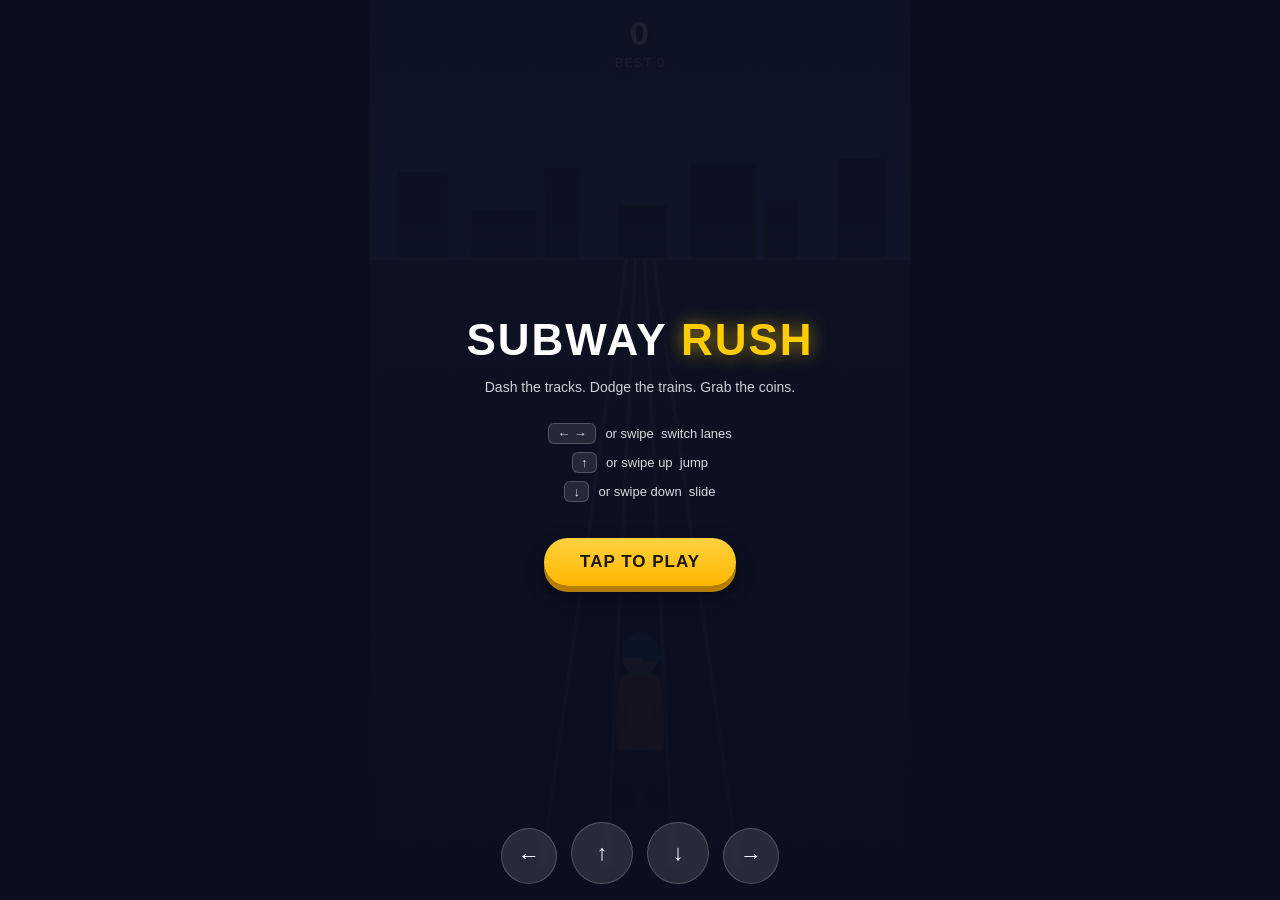
==== subway-rush.html @ 0f01d713 "Add single-file build of Subway Rush Bundles the HTML, CSS, and JS into one self-contained file so i" ====
<!doctype html>
<html lang="en">
<head>
<meta charset="UTF-8" />
<meta name="viewport" content="width=device-width, initial-scale=1, maximum-scale=1, user-scalable=no, viewport-fit=cover" />
<title>Subway Rush</title>
<style>
* {
  box-sizing: border-box;
  -webkit-tap-highlight-color: transparent;
}

html, body {
  margin: 0;
  padding: 0;
  height: 100%;
  background: #0b0d17;
  overflow: hidden;
  font-family: "Segoe UI", "Trebuchet MS", Arial, sans-serif;
  touch-action: none;
}

#stage {
  position: relative;
  width: 100vw;
  height: 100vh;
  display: flex;
  align-items: center;
  justify-content: center;
  user-select: none;
}

#game {
  width: auto;
  height: 100%;
  max-width: 100vw;
  max-height: 100vh;
  aspect-ratio: 480 / 800;
  background: #1b2438;
  display: block;
  touch-action: none;
}

@media (min-aspect-ratio: 480/800) {
  #game { width: auto; height: 100vh; }
}
@media (max-aspect-ratio: 480/800) {
  #game { width: 100vw; height: auto; }
}

#hud {
  position: absolute;
  top: max(14px, env(safe-area-inset-top));
  left: 0;
  right: 0;
  display: flex;
  flex-direction: column;
  align-items: center;
  pointer-events: none;
  color: #fff;
  text-shadow: 0 2px 6px rgba(0,0,0,0.6);
}

#score {
  font-size: 34px;
  font-weight: 800;
  letter-spacing: 1px;
}

#best {
  font-size: 13px;
  opacity: 0.75;
  margin-top: 2px;
  letter-spacing: 1px;
}

.overlay {
  position: absolute;
  inset: 0;
  display: flex;
  flex-direction: column;
  align-items: center;
  justify-content: center;
  background: linear-gradient(180deg, rgba(10,14,30,0.92), rgba(10,14,30,0.97));
  color: #fff;
  text-align: center;
  padding: 24px;
  gap: 10px;
}

.overlay.hidden {
  display: none;
}

.overlay h1 {
  font-size: 44px;
  margin: 0 0 4px;
  letter-spacing: 2px;
  font-weight: 900;
}

.overlay h1 span {
  color: #ffcc00;
  text-shadow: 0 0 18px rgba(255,204,0,0.6);
}

.overlay h2 {
  font-size: 32px;
  color: #ff5252;
  margin: 0 0 6px;
  letter-spacing: 1px;
}

.tagline {
  opacity: 0.8;
  margin: 0 0 18px;
  font-size: 14px;
}

.howto {
  font-size: 13px;
  opacity: 0.85;
  display: flex;
  flex-direction: column;
  gap: 8px;
  margin-bottom: 26px;
}

.key {
  display: inline-block;
  background: rgba(255,255,255,0.12);
  border: 1px solid rgba(255,255,255,0.25);
  border-radius: 6px;
  padding: 2px 8px;
  margin-right: 6px;
  font-weight: 700;
}

.btn {
  background: linear-gradient(180deg, #ffd23f, #ffb700);
  color: #1b1400;
  border: none;
  padding: 14px 36px;
  font-size: 17px;
  font-weight: 800;
  letter-spacing: 1px;
  border-radius: 30px;
  cursor: pointer;
  box-shadow: 0 6px 0 #b57e00, 0 10px 18px rgba(0,0,0,0.4);
  transition: transform 0.05s ease;
}

.btn:active {
  transform: translateY(4px);
  box-shadow: 0 2px 0 #b57e00, 0 4px 10px rgba(0,0,0,0.4);
}

#gameOverScreen p {
  margin: 2px 0;
  font-size: 16px;
}

#newBestMsg {
  color: #ffcc00;
  font-weight: 800;
}

#touchControls {
  position: absolute;
  bottom: max(16px, env(safe-area-inset-bottom));
  left: 0;
  right: 0;
  display: flex;
  align-items: flex-end;
  justify-content: center;
  gap: 14px;
  pointer-events: none;
}

.ctrlBtn {
  pointer-events: auto;
  width: 56px;
  height: 56px;
  border-radius: 50%;
  border: none;
  background: rgba(255,255,255,0.12);
  color: #fff;
  font-size: 22px;
  font-weight: 800;
  backdrop-filter: blur(2px);
  border: 1px solid rgba(255,255,255,0.2);
}

.ctrlBtn:active {
  background: rgba(255,255,255,0.28);
}

.ctrlBtn.tall {
  width: 62px;
  height: 62px;
}
</style>
</head>
<body>
  <div id="stage">
    <canvas id="game" width="480" height="800"></canvas>

    <div id="hud">
      <div id="score">0</div>
      <div id="best">BEST <span id="bestVal">0</span></div>
    </div>

    <div id="startScreen" class="overlay">
      <h1>SUBWAY <span>RUSH</span></h1>
      <p class="tagline">Dash the tracks. Dodge the trains. Grab the coins.</p>
      <div class="howto">
        <div><span class="key">&larr; &rarr;</span> or swipe &nbsp;switch lanes</div>
        <div><span class="key">&uarr;</span> or swipe up &nbsp;jump</div>
        <div><span class="key">&darr;</span> or swipe down &nbsp;slide</div>
      </div>
      <button id="startBtn" class="btn">TAP TO PLAY</button>
    </div>

    <div id="gameOverScreen" class="overlay hidden">
      <h2>BUSTED!</h2>
      <p>Score: <span id="finalScore">0</span></p>
      <p id="newBestMsg" class="hidden">New Best!</p>
      <button id="restartBtn" class="btn">PLAY AGAIN</button>
    </div>

    <div id="touchControls">
      <button id="btnLeft" class="ctrlBtn" aria-label="Move left">&larr;</button>
      <button id="btnJump" class="ctrlBtn tall" aria-label="Jump">&uarr;</button>
      <button id="btnSlide" class="ctrlBtn tall" aria-label="Slide">&darr;</button>
      <button id="btnRight" class="ctrlBtn" aria-label="Move right">&rarr;</button>
    </div>
  </div>

  <script>
(() => {
  "use strict";

  // ---------- Setup ----------
  const canvas = document.getElementById("game");
  const ctx = canvas.getContext("2d");

  const W = canvas.width;   // 480
  const H = canvas.height;  // 800

  const HORIZON_Y = 230;
  const BOTTOM_Y = 760;
  const LANE_X_BOTTOM = [110, 240, 370];
  const LANE_X_HORIZON = [216, 240, 264];
  const LANE_HALF_WIDTH_BOTTOM = 58;

  const PLAYER_BASE_Y = 690;

  const CFG = {
    baseSpeed: 0.42,        // z-units per second at start
    maxSpeed: 1.25,
    speedRampPerSec: 0.006, // how fast speed ramps up
    jumpDuration: 0.52,
    jumpHeight: 150,
    slideDuration: 0.5,
    laneLerp: 10,           // how snappy lane switching is
    spawnIntervalBase: 1.05,
    spawnIntervalMin: 0.62,
    hitWindowNear: 0.05,
    hitWindowFar: 0.12,
  };

  const scoreEl = document.getElementById("score");
  const bestValEl = document.getElementById("bestVal");
  const startScreen = document.getElementById("startScreen");
  const gameOverScreen = document.getElementById("gameOverScreen");
  const finalScoreEl = document.getElementById("finalScore");
  const newBestMsg = document.getElementById("newBestMsg");
  const startBtn = document.getElementById("startBtn");
  const restartBtn = document.getElementById("restartBtn");

  const HIGH_SCORE_KEY = "subwayRush.highScore";
  let highScore = 0;
  try {
    highScore = parseInt(localStorage.getItem(HIGH_SCORE_KEY) || "0", 10) || 0;
  } catch (e) {
    highScore = 0;
  }
  bestValEl.textContent = highScore;

  // ---------- Audio (simple synth, no assets) ----------
  let audioCtx = null;
  function ensureAudio() {
    if (!audioCtx) {
      const AC = window.AudioContext || window.webkitAudioContext;
      if (AC) audioCtx = new AC();
    }
    if (audioCtx && audioCtx.state === "suspended") audioCtx.resume();
  }
  function beep(freq, duration, type = "square", gain = 0.06, delay = 0) {
    if (!audioCtx) return;
    const t0 = audioCtx.currentTime + delay;
    const osc = audioCtx.createOscillator();
    const g = audioCtx.createGain();
    osc.type = type;
    osc.frequency.setValueAtTime(freq, t0);
    g.gain.setValueAtTime(gain, t0);
    g.gain.exponentialRampToValueAtTime(0.001, t0 + duration);
    osc.connect(g).connect(audioCtx.destination);
    osc.start(t0);
    osc.stop(t0 + duration);
  }
  const sfx = {
    jump: () => beep(520, 0.12, "square", 0.05),
    slide: () => beep(220, 0.12, "square", 0.05),
    coin: () => { beep(880, 0.08, "sine", 0.05); beep(1320, 0.09, "sine", 0.05, 0.05); },
    crash: () => { beep(140, 0.3, "sawtooth", 0.08); beep(80, 0.4, "sawtooth", 0.07, 0.05); },
    switch: () => beep(360, 0.06, "square", 0.03),
  };

  // ---------- Helpers ----------
  function lerp(a, b, t) { return a + (b - a) * t; }
  function clamp(v, lo, hi) { return Math.max(lo, Math.min(hi, v)); }

  function laneXAt(lane, t) {
    // t: 0 = at horizon (far), 1 = at bottom (near)
    return lerp(LANE_X_HORIZON[lane], LANE_X_BOTTOM[lane], t);
  }
  function laneHalfWidthAt(t) {
    return lerp(6, LANE_HALF_WIDTH_BOTTOM, t);
  }
  function yAt(t) {
    return lerp(HORIZON_Y, BOTTOM_Y, Math.pow(t, 1.6));
  }
  function scaleAt(t) {
    return lerp(0.22, 1.35, Math.pow(t, 1.15));
  }

  // ---------- Game State ----------
  let state = "start"; // start | playing | gameover
  let player, obstacles, coins, particles;
  let speed, elapsed, score, spawnTimer, distanceScore;
  let lastTime = 0;
  let shake = 0;

  function resetGame() {
    player = {
      lane: 1,
      targetLane: 1,
      x: LANE_X_BOTTOM[1],
      mode: "run", // run | jump | slide
      timer: 0,
      animT: 0,
    };
    obstacles = [];
    coins = [];
    particles = [];
    speed = CFG.baseSpeed;
    elapsed = 0;
    score = 0;
    distanceScore = 0;
    spawnTimer = 0.6;
    shake = 0;
  }

  // ---------- Input ----------
  function tryJump() {
    if (state !== "playing") return;
    if (player.mode === "run") {
      player.mode = "jump";
      player.timer = 0;
      sfx.jump();
    }
  }
  function trySlide() {
    if (state !== "playing") return;
    if (player.mode === "run") {
      player.mode = "slide";
      player.timer = 0;
      sfx.slide();
    }
  }
  function moveLane(dir) {
    if (state !== "playing") return;
    const nl = clamp(player.targetLane + dir, 0, 2);
    if (nl !== player.targetLane) {
      player.targetLane = nl;
      sfx.switch();
    }
  }

  window.addEventListener("keydown", (e) => {
    ensureAudio();
    switch (e.key) {
      case "ArrowLeft":
      case "a":
      case "A":
        e.preventDefault();
        if (state === "start") beginGame();
        else moveLane(-1);
        break;
      case "ArrowRight":
      case "d":
      case "D":
        e.preventDefault();
        if (state === "start") beginGame();
        else moveLane(1);
        break;
      case "ArrowUp":
      case "w":
      case "W":
      case " ":
        e.preventDefault();
        if (state === "start") beginGame();
        else if (state === "gameover") beginGame();
        else tryJump();
        break;
      case "ArrowDown":
      case "s":
      case "S":
        e.preventDefault();
        if (state === "playing") trySlide();
        break;
      case "Enter":
        if (state === "start") beginGame();
        else if (state === "gameover") beginGame();
        break;
    }
  });

  // Touch swipe
  let touchStartX = 0, touchStartY = 0, touchActive = false;
  canvas.addEventListener("touchstart", (e) => {
    ensureAudio();
    const t = e.changedTouches[0];
    touchStartX = t.clientX;
    touchStartY = t.clientY;
    touchActive = true;
  }, { passive: true });

  canvas.addEventListener("touchend", (e) => {
    if (!touchActive) return;
    touchActive = false;
    const t = e.changedTouches[0];
    const dx = t.clientX - touchStartX;
    const dy = t.clientY - touchStartY;
    const adx = Math.abs(dx), ady = Math.abs(dy);

    if (state === "start") { beginGame(); return; }
    if (state === "gameover") { return; }

    const THRESH = 24;
    if (Math.max(adx, ady) < THRESH) return;

    if (adx > ady) {
      moveLane(dx > 0 ? 1 : -1);
    } else {
      if (dy < 0) tryJump();
      else trySlide();
    }
  }, { passive: true });

  canvas.addEventListener("click", () => {
    if (state === "start") beginGame();
  });

  // On-screen buttons
  document.getElementById("btnLeft").addEventListener("touchstart", (e) => { e.preventDefault(); ensureAudio(); moveLane(-1); }, { passive: false });
  document.getElementById("btnRight").addEventListener("touchstart", (e) => { e.preventDefault(); ensureAudio(); moveLane(1); }, { passive: false });
  document.getElementById("btnJump").addEventListener("touchstart", (e) => { e.preventDefault(); ensureAudio(); tryJump(); }, { passive: false });
  document.getElementById("btnSlide").addEventListener("touchstart", (e) => { e.preventDefault(); ensureAudio(); trySlide(); }, { passive: false });
  document.getElementById("btnLeft").addEventListener("click", () => { ensureAudio(); moveLane(-1); });
  document.getElementById("btnRight").addEventListener("click", () => { ensureAudio(); moveLane(1); });
  document.getElementById("btnJump").addEventListener("click", () => { ensureAudio(); tryJump(); });
  document.getElementById("btnSlide").addEventListener("click", () => { ensureAudio(); trySlide(); });

  startBtn.addEventListener("click", () => { ensureAudio(); beginGame(); });
  restartBtn.addEventListener("click", () => { ensureAudio(); beginGame(); });

  // ---------- Spawning ----------
  function spawnWave() {
    const lanes = [0, 1, 2];
    const roll = Math.random();

    if (roll < 0.55) {
      // 1-2 obstacle lanes, rest coins/open
      const blockedCount = Math.random() < 0.35 ? 2 : 1;
      const shuffled = lanes.slice().sort(() => Math.random() - 0.5);
      const blocked = shuffled.slice(0, blockedCount);
      const typeRoll = Math.random();
      const type = typeRoll < 0.4 ? "train" : (typeRoll < 0.7 ? "low" : "high");

      blocked.forEach((lane) => {
        obstacles.push({ lane, type, z: 1, resolved: false });
      });

      const openLanes = lanes.filter((l) => !blocked.includes(l));
      if (openLanes.length && Math.random() < 0.8) {
        const coinLane = openLanes[Math.floor(Math.random() * openLanes.length)];
        spawnCoinLine(coinLane, 1, 4 + Math.floor(Math.random() * 3));
      }
    } else {
      // pure coin pattern across a lane, or an arc for a jump
      const lane = lanes[Math.floor(Math.random() * 3)];
      if (Math.random() < 0.3) {
        // put a low barrier before it to make jumping natural, plus coins in arc
        obstacles.push({ lane, type: "low", z: 1, resolved: false });
      }
      spawnCoinLine(lane, 1, 5 + Math.floor(Math.random() * 4));
    }
  }

  function spawnCoinLine(lane, startZ, count) {
    const step = 0.045;
    for (let i = 0; i < count; i++) {
      coins.push({ lane, z: startZ + i * step, collected: false });
    }
  }

  // ---------- Update ----------
  function update(dt) {
    elapsed += dt;
    speed = Math.min(CFG.maxSpeed, CFG.baseSpeed + elapsed * CFG.speedRampPerSec);

    // player lane lerp
    const targetX = LANE_X_BOTTOM[player.targetLane];
    player.x = lerp(player.x, targetX, Math.min(1, CFG.laneLerp * dt));
    player.lane = player.targetLane;
    player.animT += dt * (8 + speed * 6);

    if (player.mode === "jump") {
      player.timer += dt;
      if (player.timer >= CFG.jumpDuration) {
        player.mode = "run";
        player.timer = 0;
      }
    } else if (player.mode === "slide") {
      player.timer += dt;
      if (player.timer >= CFG.slideDuration) {
        player.mode = "run";
        player.timer = 0;
      }
    }

    // spawn
    spawnTimer -= dt;
    if (spawnTimer <= 0) {
      spawnWave();
      const interval = Math.max(CFG.spawnIntervalMin, CFG.spawnIntervalBase - elapsed * 0.01);
      spawnTimer = interval * (0.85 + Math.random() * 0.3);
    }

    // obstacles
    for (let i = obstacles.length - 1; i >= 0; i--) {
      const o = obstacles[i];
      o.z -= speed * dt;

      if (!o.resolved && o.z <= 0.16 && o.z >= 0.03 && o.lane === player.lane) {
        let hit = false;
        if (o.type === "train") {
          hit = true;
        } else if (o.type === "low") {
          hit = player.mode !== "jump";
        } else if (o.type === "high") {
          hit = player.mode !== "slide";
        }
        if (hit) {
          o.resolved = true;
          triggerGameOver();
          return;
        } else {
          o.resolved = true;
        }
      }

      if (o.z < -0.05) obstacles.splice(i, 1);
    }

    // coins
    for (let i = coins.length - 1; i >= 0; i--) {
      const c = coins[i];
      c.z -= speed * dt;
      if (!c.collected && c.z <= 0.14 && c.z >= 0.02 && c.lane === player.lane) {
        c.collected = true;
        spawnCoinBurst(c);
        sfx.coin();
      }
      if (c.z < -0.05) coins.splice(i, 1);
    }

    // particles
    for (let i = particles.length - 1; i >= 0; i--) {
      const p = particles[i];
      p.life -= dt;
      p.x += p.vx * dt;
      p.y += p.vy * dt;
      p.vy += 400 * dt;
      if (p.life <= 0) particles.splice(i, 1);
    }

    distanceScore += speed * dt * 18;
    score = Math.floor(distanceScore + coinTotal());
    scoreEl.textContent = score;

    if (shake > 0) shake = Math.max(0, shake - dt * 3);
  }

  let coinTotalCount = 0;
  function coinTotal() { return coinTotalCount * 10; }

  function spawnCoinBurst(c) {
    coinTotalCount += 1;
    const t = 1 - c.z;
    const x = laneXAt(c.lane, t);
    const y = yAt(t) - 40 * scaleAt(t);
    for (let i = 0; i < 8; i++) {
      const ang = Math.random() * Math.PI * 2;
      const spd = 60 + Math.random() * 90;
      particles.push({
        x, y,
        vx: Math.cos(ang) * spd,
        vy: Math.sin(ang) * spd - 40,
        life: 0.4 + Math.random() * 0.2,
        maxLife: 0.6,
        size: 2 + Math.random() * 2,
        color: "#ffd23f",
      });
    }
  }

  function triggerGameOver() {
    state = "gameover";
    shake = 1;
    sfx.crash();
    const finalScore = Math.floor(distanceScore + coinTotal());
    finalScoreEl.textContent = finalScore;
    if (finalScore > highScore) {
      highScore = finalScore;
      try { localStorage.setItem(HIGH_SCORE_KEY, String(highScore)); } catch (e) {}
      newBestMsg.classList.remove("hidden");
    } else {
      newBestMsg.classList.add("hidden");
    }
    bestValEl.textContent = highScore;
    gameOverScreen.classList.remove("hidden");
  }

  function beginGame() {
    coinTotalCount = 0;
    resetGame();
    state = "playing";
    startScreen.classList.add("hidden");
    gameOverScreen.classList.add("hidden");
  }

  // ---------- Drawing ----------
  function drawBackground() {
    const skyGrad = ctx.createLinearGradient(0, 0, 0, HORIZON_Y);
    skyGrad.addColorStop(0, "#2b3a67");
    skyGrad.addColorStop(1, "#4a6fa5");
    ctx.fillStyle = skyGrad;
    ctx.fillRect(0, 0, W, HORIZON_Y);

    // distant skyline
    ctx.fillStyle = "rgba(20,25,45,0.55)";
    for (let i = 0; i < 8; i++) {
      const bw = 30 + (i % 3) * 14;
      const bh = 40 + ((i * 37) % 70);
      const bx = (i * 65 - ((elapsed * 12) % 65)) % (W + 80) - 40;
      ctx.fillRect(bx, HORIZON_Y - bh, bw, bh);
    }

    const groundGrad = ctx.createLinearGradient(0, HORIZON_Y, 0, H);
    groundGrad.addColorStop(0, "#374357");
    groundGrad.addColorStop(1, "#181c28");
    ctx.fillStyle = groundGrad;
    ctx.fillRect(0, HORIZON_Y, W, H - HORIZON_Y);

    // horizon line glow
    ctx.strokeStyle = "rgba(255,255,255,0.15)";
    ctx.lineWidth = 2;
    ctx.beginPath();
    ctx.moveTo(0, HORIZON_Y);
    ctx.lineTo(W, HORIZON_Y);
    ctx.stroke();
  }

  function drawTrack() {
    // lane boundary lines (outer edges + dividers), converging to horizon
    ctx.strokeStyle = "rgba(255,255,255,0.35)";
    ctx.lineWidth = 3;
    const boundaries = [-1.5, -0.5, 0.5, 1.5]; // in lane-half-width units from center lane
    for (const b of boundaries) {
      ctx.beginPath();
      const farX = LANE_X_HORIZON[1] + b * 8;
      const nearX = LANE_X_BOTTOM[1] + b * LANE_HALF_WIDTH_BOTTOM;
      ctx.moveTo(farX, HORIZON_Y);
      ctx.lineTo(nearX, BOTTOM_Y + 10);
      ctx.stroke();
    }

    // moving ties/dashes across full width
    ctx.strokeStyle = "rgba(255,255,255,0.18)";
    ctx.lineWidth = 4;
    const dashCount = 10;
    const off = (elapsed * speed * 1.4) % 1;
    for (let i = 0; i < dashCount; i++) {
      let t = (i / dashCount + off) % 1;
      const y = yAt(t);
      const halfW = lerp(6, LANE_HALF_WIDTH_BOTTOM * 3.05, Math.pow(t, 1.6));
      const cx = lerp(LANE_X_HORIZON[1], LANE_X_BOTTOM[1], t);
      ctx.globalAlpha = 0.15 + t * 0.35;
      ctx.beginPath();
      ctx.moveTo(cx - halfW, y);
      ctx.lineTo(cx + halfW, y);
      ctx.stroke();
    }
    ctx.globalAlpha = 1;
  }

  function drawObstacle(o) {
    const t = 1 - o.z;
    if (t < 0 || t > 1.02) return;
    const y = yAt(t);
    const x = laneXAt(o.lane, t);
    const s = scaleAt(t);

    ctx.save();
    ctx.translate(x, y);

    if (o.type === "train") {
      const w = 96 * s, h = 190 * s;
      ctx.fillStyle = "rgba(0,0,0,0.35)";
      ctx.fillRect(-w / 2, -6 * s, w, 10 * s);

      const grad = ctx.createLinearGradient(0, -h, 0, 0);
      grad.addColorStop(0, "#e0453f");
      grad.addColorStop(1, "#9c1f1a");
      ctx.fillStyle = grad;
      roundRect(-w / 2, -h, w, h, 10 * s);
      ctx.fill();

      ctx.fillStyle = "#cfe8ff";
      const winW = w * 0.7, winH = h * 0.22;
      roundRect(-winW / 2, -h * 0.82, winW, winH, 4 * s);
      ctx.fill();

      ctx.fillStyle = "#ffd23f";
      ctx.fillRect(-w * 0.4, -h * 0.15, w * 0.8, 8 * s);
    } else if (o.type === "low") {
      const w = 92 * s, h = 46 * s;
      const grad = ctx.createLinearGradient(0, -h, 0, 0);
      grad.addColorStop(0, "#ffcf4d");
      grad.addColorStop(1, "#d99a00");
      ctx.fillStyle = grad;
      roundRect(-w / 2, -h, w, h, 6 * s);
      ctx.fill();
      ctx.strokeStyle = "rgba(0,0,0,0.3)";
      ctx.lineWidth = 3 * s;
      for (let i = -1; i <= 1; i++) {
        ctx.beginPath();
        ctx.moveTo(i * w * 0.3, -h);
        ctx.lineTo(i * w * 0.3 + 8 * s, 0);
        ctx.stroke();
      }
    } else if (o.type === "high") {
      const w = 110 * s, barH = 20 * s, postH = 130 * s;
      ctx.fillStyle = "#8a94a6";
      ctx.fillRect(-6 * s, -postH, 12 * s, postH);
      ctx.fillRect(w / 2 - 6 * s, -postH, 12 * s, postH);
      const grad = ctx.createLinearGradient(0, -postH, 0, -postH + barH);
      grad.addColorStop(0, "#ff5252");
      grad.addColorStop(1, "#b71c1c");
      ctx.fillStyle = grad;
      roundRect(-w / 2, -postH, w, barH, 4 * s);
      ctx.fill();
      ctx.fillStyle = "#fff";
      ctx.font = `${12 * s}px sans-serif`;
      ctx.textAlign = "center";
      ctx.fillText("LOW", 0, -postH + barH * 0.8);
    }

    ctx.restore();
  }

  function drawCoin(c) {
    if (c.collected) return;
    const t = 1 - c.z;
    if (t < 0 || t > 1.02) return;
    const y = yAt(t) - 40 * scaleAt(t);
    const x = laneXAt(c.lane, t);
    const s = scaleAt(t);
    const wob = Math.sin(elapsed * 6 + c.lane * 2 + c.z * 10) * 4 * s;

    ctx.save();
    ctx.translate(x, y + wob);
    const r = 14 * s;
    const grad = ctx.createRadialGradient(-r * 0.3, -r * 0.3, 1, 0, 0, r);
    grad.addColorStop(0, "#fff6c8");
    grad.addColorStop(0.5, "#ffd23f");
    grad.addColorStop(1, "#c98e00");
    ctx.fillStyle = grad;
    ctx.beginPath();
    ctx.ellipse(0, 0, r, r, 0, 0, Math.PI * 2);
    ctx.fill();
    ctx.strokeStyle = "rgba(150,100,0,0.6)";
    ctx.lineWidth = Math.max(1, 2 * s);
    ctx.stroke();
    ctx.restore();
  }

  function drawParticles() {
    for (const p of particles) {
      ctx.globalAlpha = clamp(p.life / p.maxLife, 0, 1);
      ctx.fillStyle = p.color;
      ctx.beginPath();
      ctx.arc(p.x, p.y, p.size, 0, Math.PI * 2);
      ctx.fill();
    }
    ctx.globalAlpha = 1;
  }

  function drawPlayer() {
    const x = player.x;
    let y = PLAYER_BASE_Y;
    let squash = 1;
    let jumpLift = 0;

    if (player.mode === "jump") {
      const p = player.timer / CFG.jumpDuration;
      jumpLift = Math.sin(Math.PI * p) * CFG.jumpHeight;
    } else if (player.mode === "slide") {
      squash = 0.55;
    }

    y -= jumpLift;

    // shadow
    ctx.save();
    ctx.globalAlpha = clamp(0.45 - jumpLift * 0.0015, 0.08, 0.45);
    ctx.fillStyle = "#000";
    ctx.beginPath();
    ctx.ellipse(x, PLAYER_BASE_Y + 18, 26, 8, 0, 0, Math.PI * 2);
    ctx.fill();
    ctx.restore();

    ctx.save();
    ctx.translate(x, y);

    const bodyH = 92 * squash;
    const legPhase = Math.sin(player.animT);

    // legs
    ctx.strokeStyle = "#2b2b2b";
    ctx.lineWidth = 9;
    ctx.lineCap = "round";
    if (player.mode === "slide") {
      ctx.beginPath();
      ctx.moveTo(-20, 0);
      ctx.lineTo(24, 6);
      ctx.stroke();
    } else if (player.mode === "jump") {
      ctx.beginPath();
      ctx.moveTo(-8, -bodyH * 0.05);
      ctx.lineTo(-18, 18);
      ctx.moveTo(8, -bodyH * 0.05);
      ctx.lineTo(20, 10);
      ctx.stroke();
    } else {
      ctx.beginPath();
      ctx.moveTo(0, -bodyH * 0.1);
      ctx.lineTo(10 * legPhase, 26);
      ctx.moveTo(0, -bodyH * 0.1);
      ctx.lineTo(-10 * legPhase, 26);
      ctx.stroke();
    }

    // torso (hoodie)
    const torsoGrad = ctx.createLinearGradient(0, -bodyH, 0, -bodyH * 0.15);
    torsoGrad.addColorStop(0, "#ff8a3d");
    torsoGrad.addColorStop(1, "#e8621f");
    ctx.fillStyle = torsoGrad;
    roundRect(-19, -bodyH, 38, bodyH * 0.75, 12);
    ctx.fill();

    // arms
    ctx.strokeStyle = "#e8621f";
    ctx.lineWidth = 10;
    if (player.mode === "jump") {
      ctx.beginPath();
      ctx.moveTo(-16, -bodyH * 0.7);
      ctx.lineTo(-30, -bodyH * 0.95);
      ctx.moveTo(16, -bodyH * 0.7);
      ctx.lineTo(30, -bodyH * 0.95);
      ctx.stroke();
    } else if (player.mode === "run") {
      ctx.beginPath();
      ctx.moveTo(-16, -bodyH * 0.65);
      ctx.lineTo(-16 - 8 * legPhase, -bodyH * 0.3);
      ctx.moveTo(16, -bodyH * 0.65);
      ctx.lineTo(16 + 8 * -legPhase, -bodyH * 0.3);
      ctx.stroke();
    }

    // head
    ctx.fillStyle = "#f3b98a";
    ctx.beginPath();
    ctx.arc(0, -bodyH - 14, 16, 0, Math.PI * 2);
    ctx.fill();

    // cap
    ctx.fillStyle = "#1f8fd6";
    ctx.beginPath();
    ctx.arc(0, -bodyH - 20, 16, Math.PI, Math.PI * 2);
    ctx.fill();
    ctx.fillRect(-16, -bodyH - 20, 32, 6);
    ctx.fillRect(2, -bodyH - 16, 20, 6);

    ctx.restore();
  }

  function roundRect(x, y, w, h, r) {
    ctx.beginPath();
    ctx.moveTo(x + r, y);
    ctx.arcTo(x + w, y, x + w, y + h, r);
    ctx.arcTo(x + w, y + h, x, y + h, r);
    ctx.arcTo(x, y + h, x, y, r);
    ctx.arcTo(x, y, x + w, y, r);
    ctx.closePath();
  }

  function render() {
    ctx.save();
    if (shake > 0) {
      const mag = shake * 10;
      ctx.translate((Math.random() - 0.5) * mag, (Math.random() - 0.5) * mag);
    }

    drawBackground();
    drawTrack();

    const sortedObstacles = obstacles.slice().sort((a, b) => b.z - a.z);
    const sortedCoins = coins.slice().sort((a, b) => b.z - a.z);

    for (const c of sortedCoins) drawCoin(c);
    for (const o of sortedObstacles) drawObstacle(o);

    drawPlayer();
    drawParticles();

    ctx.restore();
  }

  // ---------- Loop ----------
  function frame(ts) {
    if (!lastTime) lastTime = ts;
    let dt = (ts - lastTime) / 1000;
    dt = Math.min(dt, 0.05);
    lastTime = ts;

    if (state === "playing") {
      update(dt);
    }
    render();

    requestAnimationFrame(frame);
  }

  resetGame();
  render();
  requestAnimationFrame(frame);
})();
</script>
</body>
</html>
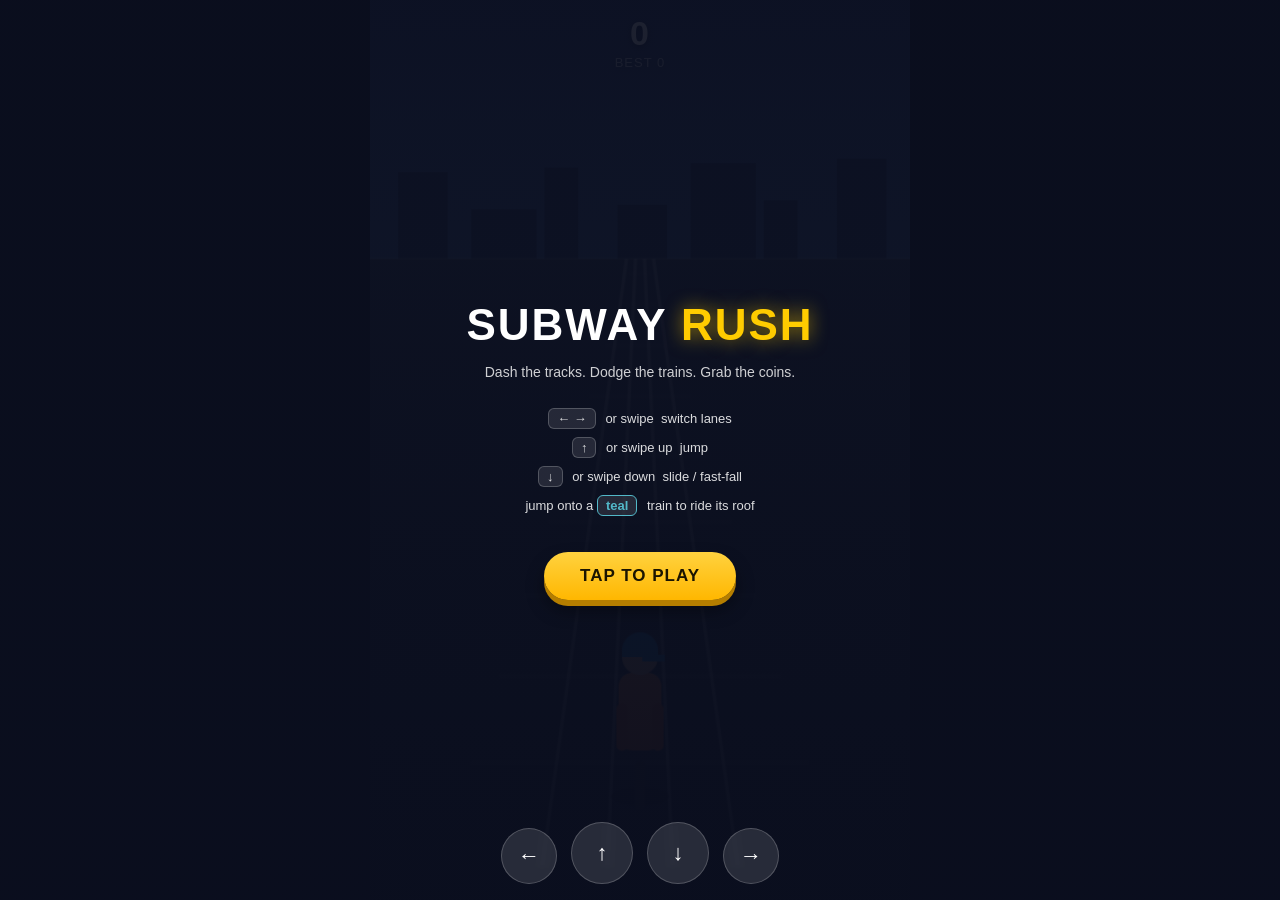
==== commit c6a8f8e9: "Add fast-fall and climbable train roofs Jump now uses real velocity/gravity physics instead of a fix" ====
--- a/subway-rush.html
+++ b/subway-rush.html
@@ -216,7 +216,8 @@
       <div class="howto">
         <div><span class="key">&larr; &rarr;</span> or swipe &nbsp;switch lanes</div>
         <div><span class="key">&uarr;</span> or swipe up &nbsp;jump</div>
-        <div><span class="key">&darr;</span> or swipe down &nbsp;slide</div>
+        <div><span class="key">&darr;</span> or swipe down &nbsp;slide / fast-fall</div>
+        <div>jump onto a <span class="key" style="color:#5fd6e6;border-color:#5fd6e6;">teal</span> train to ride its roof</div>
       </div>
       <button id="startBtn" class="btn">TAP TO PLAY</button>
     </div>
@@ -259,15 +260,23 @@
     baseSpeed: 0.42,        // z-units per second at start
     maxSpeed: 1.25,
     speedRampPerSec: 0.006, // how fast speed ramps up
-    jumpDuration: 0.52,
-    jumpHeight: 150,
+    jumpHeight: 150,        // apex height in px
+    jumpApexTime: 0.26,     // time in seconds to reach apex (natural, no fast-fall)
+    fastFallMultiplier: 3.4,// extra gravity applied once fast-fall is triggered
     slideDuration: 0.5,
     laneLerp: 10,           // how snappy lane switching is
     spawnIntervalBase: 1.05,
     spawnIntervalMin: 0.62,
     hitWindowNear: 0.05,
     hitWindowFar: 0.12,
+    trainClimbLenZ: 0.34,   // how much of the "track" a climbable train's roof covers
+    roofHeight: 150,        // height player rides at while on top of a train
   };
+
+  // v0 and gravity derived so a normal (non-fast-fall) jump reaches
+  // CFG.jumpHeight at CFG.jumpApexTime, matching the old canned arc's feel.
+  const GRAVITY = (CFG.jumpHeight * 2) / (CFG.jumpApexTime * CFG.jumpApexTime);
+  const JUMP_V0 = GRAVITY * CFG.jumpApexTime;
 
   const scoreEl = document.getElementById("score");
   const bestValEl = document.getElementById("bestVal");
@@ -315,6 +324,9 @@
     coin: () => { beep(880, 0.08, "sine", 0.05); beep(1320, 0.09, "sine", 0.05, 0.05); },
     crash: () => { beep(140, 0.3, "sawtooth", 0.08); beep(80, 0.4, "sawtooth", 0.07, 0.05); },
     switch: () => beep(360, 0.06, "square", 0.03),
+    fastFall: () => beep(180, 0.09, "square", 0.06),
+    climb: () => { beep(440, 0.07, "square", 0.05); beep(660, 0.09, "square", 0.05, 0.06); },
+    dismount: () => beep(300, 0.08, "square", 0.04),
   };
 
   // ---------- Helpers ----------
@@ -338,7 +350,7 @@
   // ---------- Game State ----------
   let state = "start"; // start | playing | gameover
   let player, obstacles, coins, particles;
-  let speed, elapsed, score, spawnTimer, distanceScore;
+  let speed, elapsed, score, spawnTimer, distanceScore, bonusScore;
   let lastTime = 0;
   let shake = 0;
 
@@ -347,9 +359,15 @@
       lane: 1,
       targetLane: 1,
       x: LANE_X_BOTTOM[1],
-      mode: "run", // run | jump | slide
+      mode: "run",   // run | jump | slide
+      layer: "ground", // ground | top (riding a train roof)
       timer: 0,
       animT: 0,
+      jumpLift: 0,
+      velocityY: 0,
+      fastFalling: false,
+      rideLane: null,
+      rideTimer: 0,
     };
     obstacles = [];
     coins = [];
@@ -358,31 +376,57 @@
     elapsed = 0;
     score = 0;
     distanceScore = 0;
+    bonusScore = 0;
     spawnTimer = 0.6;
     shake = 0;
+  }
+
+  function dismountRoof() {
+    // hop off a train roof: keep it airborne so low obstacles are still dodged
+    // on the way down, reusing the normal jump gravity to fall naturally.
+    player.layer = "ground";
+    player.mode = "jump";
+    player.jumpLift = CFG.roofHeight;
+    player.velocityY = 0;
+    player.fastFalling = false;
+    player.rideLane = null;
+    sfx.dismount();
   }
 
   // ---------- Input ----------
   function tryJump() {
     if (state !== "playing") return;
+    if (player.layer === "top") return; // already up on a roof
     if (player.mode === "run") {
       player.mode = "jump";
       player.timer = 0;
+      player.velocityY = JUMP_V0;
+      player.jumpLift = 0;
+      player.fastFalling = false;
       sfx.jump();
     }
   }
   function trySlide() {
     if (state !== "playing") return;
+    if (player.layer === "top") return; // running on a roof, nothing to slide under
     if (player.mode === "run") {
       player.mode = "slide";
       player.timer = 0;
       sfx.slide();
+    } else if (player.mode === "jump" && !player.fastFalling) {
+      // pressed down mid-air: cancel any remaining rise and slam down early
+      player.fastFalling = true;
+      if (player.velocityY > 0) player.velocityY = 0;
+      sfx.fastFall();
     }
   }
   function moveLane(dir) {
     if (state !== "playing") return;
     const nl = clamp(player.targetLane + dir, 0, 2);
     if (nl !== player.targetLane) {
+      if (player.layer === "top" && nl !== player.rideLane) {
+        dismountRoof(); // bail off the side of the train early
+      }
       player.targetLane = nl;
       sfx.switch();
     }
@@ -481,7 +525,9 @@
     const lanes = [0, 1, 2];
     const roll = Math.random();
 
-    if (roll < 0.55) {
+    if (roll < 0.18) {
+      spawnClimbableTrainWave();
+    } else if (roll < 0.66) {
       // 1-2 obstacle lanes, rest coins/open
       const blockedCount = Math.random() < 0.35 ? 2 : 1;
       const shuffled = lanes.slice().sort(() => Math.random() - 0.5);
@@ -509,6 +555,19 @@
     }
   }
 
+  function spawnClimbableTrainWave() {
+    // a special train with a boardable roof: jump onto it as it arrives to
+    // ride its roof instead of switching lanes to dodge it
+    const lane = Math.floor(Math.random() * 3);
+    obstacles.push({ lane, type: "train", climbable: true, z: 1, resolved: false });
+
+    const openLanes = [0, 1, 2].filter((l) => l !== lane);
+    if (Math.random() < 0.6) {
+      const coinLane = openLanes[Math.floor(Math.random() * openLanes.length)];
+      spawnCoinLine(coinLane, 1, 4 + Math.floor(Math.random() * 3));
+    }
+  }
+
   function spawnCoinLine(lane, startZ, count) {
     const step = 0.045;
     for (let i = 0; i < count; i++) {
@@ -527,11 +586,21 @@
     player.lane = player.targetLane;
     player.animT += dt * (8 + speed * 6);
 
-    if (player.mode === "jump") {
-      player.timer += dt;
-      if (player.timer >= CFG.jumpDuration) {
+    if (player.layer === "top") {
+      // riding a train roof: hold at a fixed elevation until the roof runs out
+      player.rideTimer -= dt;
+      if (player.rideTimer <= 0) {
+        dismountRoof();
+      }
+    } else if (player.mode === "jump") {
+      const g = GRAVITY * (player.fastFalling ? CFG.fastFallMultiplier : 1);
+      player.velocityY -= g * dt;
+      player.jumpLift += player.velocityY * dt;
+      if (player.jumpLift <= 0) {
+        player.jumpLift = 0;
+        player.velocityY = 0;
+        player.fastFalling = false;
         player.mode = "run";
-        player.timer = 0;
       }
     } else if (player.mode === "slide") {
       player.timer += dt;
@@ -554,10 +623,22 @@
       const o = obstacles[i];
       o.z -= speed * dt;
 
-      if (!o.resolved && o.z <= 0.16 && o.z >= 0.03 && o.lane === player.lane) {
+      if (!o.resolved && o.z <= 0.16 && o.z >= 0.03 && o.lane === player.lane && player.layer !== "top") {
         let hit = false;
         if (o.type === "train") {
-          hit = true;
+          if (o.climbable && player.mode === "jump") {
+            player.layer = "top";
+            player.mode = "run";
+            player.jumpLift = 0;
+            player.velocityY = 0;
+            player.fastFalling = false;
+            player.rideLane = o.lane;
+            player.rideTimer = CFG.trainClimbLenZ / Math.max(speed, 0.15);
+            bonusScore += 20;
+            sfx.climb();
+          } else {
+            hit = true;
+          }
         } else if (o.type === "low") {
           hit = player.mode !== "jump";
         } else if (o.type === "high") {
@@ -598,7 +679,7 @@
     }
 
     distanceScore += speed * dt * 18;
-    score = Math.floor(distanceScore + coinTotal());
+    score = Math.floor(distanceScore + coinTotal() + bonusScore);
     scoreEl.textContent = score;
 
     if (shake > 0) shake = Math.max(0, shake - dt * 3);
@@ -631,7 +712,7 @@
     state = "gameover";
     shake = 1;
     sfx.crash();
-    const finalScore = Math.floor(distanceScore + coinTotal());
+    const finalScore = Math.floor(distanceScore + coinTotal() + bonusScore);
     finalScoreEl.textContent = finalScore;
     if (finalScore > highScore) {
       highScore = finalScore;
@@ -717,9 +798,71 @@
     ctx.globalAlpha = 1;
   }
 
+  function drawTrainCar(lane, t, climbable, isFront) {
+    if (t < 0 || t > 1.02) return;
+    const y = yAt(t);
+    const x = laneXAt(lane, t);
+    const s = scaleAt(t);
+
+    ctx.save();
+    ctx.translate(x, y);
+
+    const w = 96 * s, h = 190 * s;
+    ctx.fillStyle = "rgba(0,0,0,0.35)";
+    ctx.fillRect(-w / 2, -6 * s, w, 10 * s);
+
+    const grad = ctx.createLinearGradient(0, -h, 0, 0);
+    if (climbable) {
+      grad.addColorStop(0, "#3fc6d9");
+      grad.addColorStop(1, "#146678");
+    } else {
+      grad.addColorStop(0, "#e0453f");
+      grad.addColorStop(1, "#9c1f1a");
+    }
+    ctx.fillStyle = grad;
+    roundRect(-w / 2, -h, w, h, 10 * s);
+    ctx.fill();
+
+    ctx.fillStyle = "#cfe8ff";
+    const winW = w * 0.7, winH = h * 0.22;
+    roundRect(-winW / 2, -h * 0.82, winW, winH, 4 * s);
+    ctx.fill();
+
+    ctx.fillStyle = climbable ? "#c8f9ff" : "#ffd23f";
+    ctx.fillRect(-w * 0.4, -h * 0.15, w * 0.8, 8 * s);
+
+    if (climbable) {
+      // roof walkway strip hints that the top is a path
+      ctx.fillStyle = "rgba(255,255,255,0.55)";
+      ctx.fillRect(-w * 0.42, -h - 4 * s, w * 0.84, 4 * s);
+    }
+
+    if (climbable && isFront) {
+      // jump-here marker above the front car
+      ctx.fillStyle = "#ffd23f";
+      ctx.font = `700 ${16 * s}px sans-serif`;
+      ctx.textAlign = "center";
+      ctx.fillText("↑", 0, -h - 14 * s);
+    }
+
+    ctx.restore();
+  }
+
   function drawObstacle(o) {
     const t = 1 - o.z;
     if (t < 0 || t > 1.02) return;
+
+    if (o.type === "train") {
+      if (o.climbable) {
+        drawTrainCar(o.lane, t - 0.12, true, false);
+        drawTrainCar(o.lane, t - 0.06, true, false);
+        drawTrainCar(o.lane, t, true, true);
+      } else {
+        drawTrainCar(o.lane, t, false, false);
+      }
+      return;
+    }
+
     const y = yAt(t);
     const x = laneXAt(o.lane, t);
     const s = scaleAt(t);
@@ -727,26 +870,7 @@
     ctx.save();
     ctx.translate(x, y);
 
-    if (o.type === "train") {
-      const w = 96 * s, h = 190 * s;
-      ctx.fillStyle = "rgba(0,0,0,0.35)";
-      ctx.fillRect(-w / 2, -6 * s, w, 10 * s);
-
-      const grad = ctx.createLinearGradient(0, -h, 0, 0);
-      grad.addColorStop(0, "#e0453f");
-      grad.addColorStop(1, "#9c1f1a");
-      ctx.fillStyle = grad;
-      roundRect(-w / 2, -h, w, h, 10 * s);
-      ctx.fill();
-
-      ctx.fillStyle = "#cfe8ff";
-      const winW = w * 0.7, winH = h * 0.22;
-      roundRect(-winW / 2, -h * 0.82, winW, winH, 4 * s);
-      ctx.fill();
-
-      ctx.fillStyle = "#ffd23f";
-      ctx.fillRect(-w * 0.4, -h * 0.15, w * 0.8, 8 * s);
-    } else if (o.type === "low") {
+    if (o.type === "low") {
       const w = 92 * s, h = 46 * s;
       const grad = ctx.createLinearGradient(0, -h, 0, 0);
       grad.addColorStop(0, "#ffcf4d");
@@ -825,9 +949,10 @@
     let squash = 1;
     let jumpLift = 0;
 
-    if (player.mode === "jump") {
-      const p = player.timer / CFG.jumpDuration;
-      jumpLift = Math.sin(Math.PI * p) * CFG.jumpHeight;
+    if (player.layer === "top") {
+      jumpLift = CFG.roofHeight;
+    } else if (player.mode === "jump") {
+      jumpLift = player.jumpLift;
     } else if (player.mode === "slide") {
       squash = 0.55;
     }
@@ -918,6 +1043,35 @@
     ctx.restore();
   }
 
+  function drawRoofRide() {
+    // a moving platform under the player's feet while they ride a train roof
+    const x = player.x;
+    const y = PLAYER_BASE_Y - CFG.roofHeight;
+    const w = 100;
+
+    ctx.save();
+    ctx.translate(x, y + 14);
+    const grad = ctx.createLinearGradient(0, -6, 0, 10);
+    grad.addColorStop(0, "#5fd6e6");
+    grad.addColorStop(1, "#1f7c8c");
+    ctx.fillStyle = grad;
+    roundRect(-w / 2, -6, w, 16, 6);
+    ctx.fill();
+
+    // scrolling rivet marks for a sense of motion
+    ctx.fillStyle = "rgba(255,255,255,0.5)";
+    const off = (elapsed * speed * 6) % 20;
+    for (let i = -2; i <= 2; i++) {
+      const rx = i * 20 - off;
+      if (rx > -w / 2 && rx < w / 2) {
+        ctx.beginPath();
+        ctx.arc(rx, 2, 2, 0, Math.PI * 2);
+        ctx.fill();
+      }
+    }
+    ctx.restore();
+  }
+
   function roundRect(x, y, w, h, r) {
     ctx.beginPath();
     ctx.moveTo(x + r, y);
@@ -944,6 +1098,7 @@
     for (const c of sortedCoins) drawCoin(c);
     for (const o of sortedObstacles) drawObstacle(o);
 
+    if (player.layer === "top") drawRoofRide();
     drawPlayer();
     drawParticles();
 
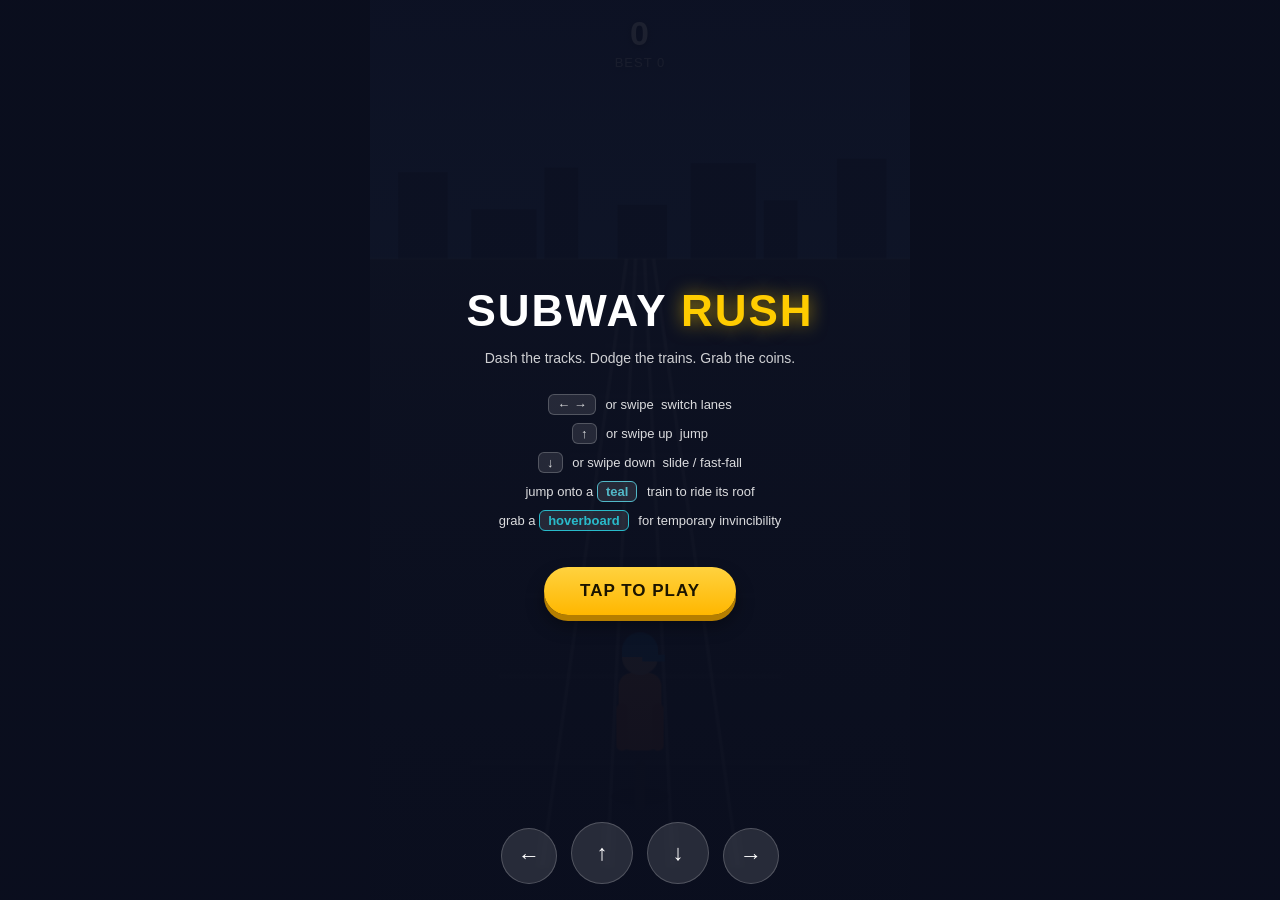
==== commit 93d8f409: "Add hoverboard power-up A rare floating pickup grants temporary invincibility: while active, the pla" ====
--- a/subway-rush.html
+++ b/subway-rush.html
@@ -218,6 +218,7 @@
         <div><span class="key">&uarr;</span> or swipe up &nbsp;jump</div>
         <div><span class="key">&darr;</span> or swipe down &nbsp;slide / fast-fall</div>
         <div>jump onto a <span class="key" style="color:#5fd6e6;border-color:#5fd6e6;">teal</span> train to ride its roof</div>
+        <div>grab a <span class="key" style="color:#2fd8e8;border-color:#2fd8e8;">hoverboard</span> for temporary invincibility</div>
       </div>
       <button id="startBtn" class="btn">TAP TO PLAY</button>
     </div>
@@ -271,6 +272,9 @@
     hitWindowFar: 0.12,
     trainClimbLenZ: 0.34,   // how much of the "track" a climbable train's roof covers
     roofHeight: 150,        // height player rides at while on top of a train
+    hoverboardDuration: 9,  // seconds of invincibility once picked up
+    hoverboardSpawnMin: 16, // seconds between hoverboard pickups
+    hoverboardSpawnMax: 26,
   };
 
   // v0 and gravity derived so a normal (non-fast-fall) jump reaches
@@ -327,6 +331,8 @@
     fastFall: () => beep(180, 0.09, "square", 0.06),
     climb: () => { beep(440, 0.07, "square", 0.05); beep(660, 0.09, "square", 0.05, 0.06); },
     dismount: () => beep(300, 0.08, "square", 0.04),
+    hoverOn: () => { beep(300, 0.08, "sawtooth", 0.05); beep(500, 0.08, "sawtooth", 0.05, 0.07); beep(760, 0.12, "sawtooth", 0.05, 0.14); },
+    hoverOff: () => { beep(500, 0.1, "sawtooth", 0.04); beep(260, 0.14, "sawtooth", 0.04, 0.08); },
   };
 
   // ---------- Helpers ----------
@@ -349,8 +355,8 @@
 
   // ---------- Game State ----------
   let state = "start"; // start | playing | gameover
-  let player, obstacles, coins, particles;
-  let speed, elapsed, score, spawnTimer, distanceScore, bonusScore;
+  let player, obstacles, coins, particles, powerups;
+  let speed, elapsed, score, spawnTimer, distanceScore, bonusScore, powerupTimer;
   let lastTime = 0;
   let shake = 0;
 
@@ -368,16 +374,20 @@
       fastFalling: false,
       rideLane: null,
       rideTimer: 0,
+      hoverboard: false,
+      hoverboardTimer: 0,
     };
     obstacles = [];
     coins = [];
     particles = [];
+    powerups = [];
     speed = CFG.baseSpeed;
     elapsed = 0;
     score = 0;
     distanceScore = 0;
     bonusScore = 0;
     spawnTimer = 0.6;
+    powerupTimer = CFG.hoverboardSpawnMin * 0.6;
     shake = 0;
   }
 
@@ -575,6 +585,11 @@
     }
   }
 
+  function spawnHoverboardPickup() {
+    const lane = Math.floor(Math.random() * 3);
+    powerups.push({ lane, type: "hoverboard", z: 1, collected: false });
+  }
+
   // ---------- Update ----------
   function update(dt) {
     elapsed += dt;
@@ -610,6 +625,14 @@
       }
     }
 
+    if (player.hoverboard) {
+      player.hoverboardTimer -= dt;
+      if (player.hoverboardTimer <= 0) {
+        player.hoverboard = false;
+        sfx.hoverOff();
+      }
+    }
+
     // spawn
     spawnTimer -= dt;
     if (spawnTimer <= 0) {
@@ -618,38 +641,51 @@
       spawnTimer = interval * (0.85 + Math.random() * 0.3);
     }
 
+    powerupTimer -= dt;
+    if (powerupTimer <= 0) {
+      spawnHoverboardPickup();
+      powerupTimer = CFG.hoverboardSpawnMin + Math.random() * (CFG.hoverboardSpawnMax - CFG.hoverboardSpawnMin);
+    }
+
     // obstacles
     for (let i = obstacles.length - 1; i >= 0; i--) {
       const o = obstacles[i];
       o.z -= speed * dt;
 
       if (!o.resolved && o.z <= 0.16 && o.z >= 0.03 && o.lane === player.lane && player.layer !== "top") {
-        let hit = false;
-        if (o.type === "train") {
-          if (o.climbable && player.mode === "jump") {
-            player.layer = "top";
-            player.mode = "run";
-            player.jumpLift = 0;
-            player.velocityY = 0;
-            player.fastFalling = false;
-            player.rideLane = o.lane;
-            player.rideTimer = CFG.trainClimbLenZ / Math.max(speed, 0.15);
-            bonusScore += 20;
-            sfx.climb();
+        if (player.hoverboard) {
+          // plow straight through while invincible; consume it now so a
+          // hoverboard expiry mid-window can't retroactively turn this
+          // same obstacle into a fatal hit next frame
+          o.resolved = true;
+        } else {
+          let hit = false;
+          if (o.type === "train") {
+            if (o.climbable && player.mode === "jump") {
+              player.layer = "top";
+              player.mode = "run";
+              player.jumpLift = 0;
+              player.velocityY = 0;
+              player.fastFalling = false;
+              player.rideLane = o.lane;
+              player.rideTimer = CFG.trainClimbLenZ / Math.max(speed, 0.15);
+              bonusScore += 20;
+              sfx.climb();
+            } else {
+              hit = true;
+            }
+          } else if (o.type === "low") {
+            hit = player.mode !== "jump";
+          } else if (o.type === "high") {
+            hit = player.mode !== "slide";
+          }
+          if (hit) {
+            o.resolved = true;
+            triggerGameOver();
+            return;
           } else {
-            hit = true;
+            o.resolved = true;
           }
-        } else if (o.type === "low") {
-          hit = player.mode !== "jump";
-        } else if (o.type === "high") {
-          hit = player.mode !== "slide";
-        }
-        if (hit) {
-          o.resolved = true;
-          triggerGameOver();
-          return;
-        } else {
-          o.resolved = true;
         }
       }
 
@@ -666,6 +702,19 @@
         sfx.coin();
       }
       if (c.z < -0.05) coins.splice(i, 1);
+    }
+
+    // powerups
+    for (let i = powerups.length - 1; i >= 0; i--) {
+      const p = powerups[i];
+      p.z -= speed * dt;
+      if (!p.collected && p.z <= 0.14 && p.z >= 0.02 && p.lane === player.lane) {
+        p.collected = true;
+        player.hoverboard = true;
+        player.hoverboardTimer = CFG.hoverboardDuration;
+        sfx.hoverOn();
+      }
+      if (p.z < -0.05) powerups.splice(i, 1);
     }
 
     // particles
@@ -848,6 +897,76 @@
     ctx.restore();
   }
 
+  function drawTrackBuffer(s, { postH, baseHalfW, legTopX, legT, barHalfW, barR }) {
+    const barY = -postH;
+
+    const drawLeg = (sign) => {
+      const bOuter = sign * (baseHalfW + legT / 2);
+      const bInner = sign * (baseHalfW - legT / 2);
+      const tOuter = sign * (legTopX + legT / 2);
+      const tInner = sign * (legTopX - legT / 2);
+      const grad = ctx.createLinearGradient(bOuter, 0, bInner, 0);
+      grad.addColorStop(0, sign < 0 ? "#8a6142" : "#c99a72");
+      grad.addColorStop(1, sign < 0 ? "#c99a72" : "#8a6142");
+      ctx.beginPath();
+      ctx.moveTo(bOuter, 0);
+      ctx.lineTo(bInner, 0);
+      ctx.lineTo(tInner, -postH);
+      ctx.lineTo(tOuter, -postH);
+      ctx.closePath();
+      ctx.fillStyle = grad;
+      ctx.fill();
+      ctx.strokeStyle = "rgba(0,0,0,0.3)";
+      ctx.lineWidth = 1.2 * s;
+      ctx.stroke();
+    };
+    drawLeg(-1);
+    drawLeg(1);
+
+    // base skid plate on the rails
+    ctx.fillStyle = "#5c5c66";
+    roundRect(-baseHalfW - legT, -6 * s, (baseHalfW + legT) * 2, 9 * s, 3 * s);
+    ctx.fill();
+
+    // yellow/black striped pipe, clipped to its rounded shape
+    const bx = -barHalfW, by = barY - barR;
+    ctx.save();
+    roundRect(bx, by, barHalfW * 2, barR * 2, barR);
+    ctx.clip();
+    ctx.fillStyle = "#181818";
+    ctx.fillRect(bx, by, barHalfW * 2, barR * 2);
+    ctx.fillStyle = "#ffcf1f";
+    const stripeW = 12 * s;
+    for (let sx = -barR * 2; sx < barHalfW * 2 + barR * 2; sx += stripeW * 2) {
+      ctx.beginPath();
+      ctx.moveTo(bx + sx, by + barR * 2);
+      ctx.lineTo(bx + sx + barR * 2, by);
+      ctx.lineTo(bx + sx + barR * 2 + stripeW, by);
+      ctx.lineTo(bx + sx + stripeW, by + barR * 2);
+      ctx.closePath();
+      ctx.fill();
+    }
+    ctx.fillStyle = "rgba(255,255,255,0.35)";
+    ctx.fillRect(bx, by, barHalfW * 2, barR * 0.6);
+    ctx.fillStyle = "rgba(0,0,0,0.2)";
+    ctx.fillRect(bx, by + barR * 1.5, barHalfW * 2, barR * 0.5);
+    ctx.restore();
+
+    // dark pipe-end caps, like looking into a hollow tube
+    for (const ex of [bx, bx + barHalfW * 2]) {
+      const grad = ctx.createRadialGradient(ex, barY - barR * 0.3, 1 * s, ex, barY, barR);
+      grad.addColorStop(0, "#5a6672");
+      grad.addColorStop(1, "#1c2126");
+      ctx.fillStyle = grad;
+      ctx.beginPath();
+      ctx.arc(ex, barY, barR * 0.82, 0, Math.PI * 2);
+      ctx.fill();
+      ctx.strokeStyle = "rgba(255,255,255,0.25)";
+      ctx.lineWidth = 1.2 * s;
+      ctx.stroke();
+    }
+  }
+
   function drawObstacle(o) {
     const t = 1 - o.z;
     if (t < 0 || t > 1.02) return;
@@ -871,36 +990,11 @@
     ctx.translate(x, y);
 
     if (o.type === "low") {
-      const w = 92 * s, h = 46 * s;
-      const grad = ctx.createLinearGradient(0, -h, 0, 0);
-      grad.addColorStop(0, "#ffcf4d");
-      grad.addColorStop(1, "#d99a00");
-      ctx.fillStyle = grad;
-      roundRect(-w / 2, -h, w, h, 6 * s);
-      ctx.fill();
-      ctx.strokeStyle = "rgba(0,0,0,0.3)";
-      ctx.lineWidth = 3 * s;
-      for (let i = -1; i <= 1; i++) {
-        ctx.beginPath();
-        ctx.moveTo(i * w * 0.3, -h);
-        ctx.lineTo(i * w * 0.3 + 8 * s, 0);
-        ctx.stroke();
-      }
+      // same track-buffer barrier as "high", just squat enough to jump over
+      drawTrackBuffer(s, { postH: 34 * s, baseHalfW: 48 * s, legTopX: 34 * s, legT: 11 * s, barHalfW: 40 * s, barR: 12 * s });
     } else if (o.type === "high") {
-      const w = 110 * s, barH = 20 * s, postH = 130 * s;
-      ctx.fillStyle = "#8a94a6";
-      ctx.fillRect(-6 * s, -postH, 12 * s, postH);
-      ctx.fillRect(w / 2 - 6 * s, -postH, 12 * s, postH);
-      const grad = ctx.createLinearGradient(0, -postH, 0, -postH + barH);
-      grad.addColorStop(0, "#ff5252");
-      grad.addColorStop(1, "#b71c1c");
-      ctx.fillStyle = grad;
-      roundRect(-w / 2, -postH, w, barH, 4 * s);
-      ctx.fill();
-      ctx.fillStyle = "#fff";
-      ctx.font = `${12 * s}px sans-serif`;
-      ctx.textAlign = "center";
-      ctx.fillText("LOW", 0, -postH + barH * 0.8);
+      // taller version of the same barrier, sized to duck under
+      drawTrackBuffer(s, { postH: 92 * s, baseHalfW: 46 * s, legTopX: 24 * s, legT: 11 * s, barHalfW: 38 * s, barR: 12 * s });
     }
 
     ctx.restore();
@@ -932,6 +1026,49 @@
     ctx.restore();
   }
 
+  function drawHoverGlow(r) {
+    const glow = ctx.createRadialGradient(0, 0, r * 0.08, 0, 0, r);
+    glow.addColorStop(0, "rgba(120,220,255,0.55)");
+    glow.addColorStop(1, "rgba(120,220,255,0)");
+    ctx.fillStyle = glow;
+    ctx.beginPath();
+    ctx.arc(0, 0, r, 0, Math.PI * 2);
+    ctx.fill();
+  }
+
+  function drawHoverBoardShape(w, h) {
+    const grad = ctx.createLinearGradient(-w / 2, 0, w / 2, 0);
+    grad.addColorStop(0, "#2fd8e8");
+    grad.addColorStop(0.5, "#c8fbff");
+    grad.addColorStop(1, "#2fd8e8");
+    ctx.fillStyle = grad;
+    roundRect(-w / 2, -h / 2, w, h, h / 2);
+    ctx.fill();
+    ctx.strokeStyle = "rgba(255,255,255,0.7)";
+    ctx.lineWidth = Math.max(1, h * 0.12);
+    roundRect(-w / 2, -h / 2, w, h, h / 2);
+    ctx.stroke();
+  }
+
+  function drawPowerup(p) {
+    if (p.collected) return;
+    const t = 1 - p.z;
+    if (t < 0 || t > 1.02) return;
+    const y = yAt(t) - 46 * scaleAt(t);
+    const x = laneXAt(p.lane, t);
+    const s = scaleAt(t);
+    const bob = Math.sin(elapsed * 4 + p.lane * 2) * 5 * s;
+    const spin = Math.sin(elapsed * 3 + p.lane);
+
+    ctx.save();
+    ctx.translate(x, y + bob);
+    drawHoverGlow(26 * s);
+    // hovering board, viewed edge-on with a slight tilt for a "floating" read
+    ctx.scale(1, 0.42 + spin * 0.08);
+    drawHoverBoardShape(34 * s, 12 * s);
+    ctx.restore();
+  }
+
   function drawParticles() {
     for (const p of particles) {
       ctx.globalAlpha = clamp(p.life / p.maxLife, 0, 1);
@@ -970,6 +1107,15 @@
 
     ctx.save();
     ctx.translate(x, y);
+
+    if (player.hoverboard && player.layer !== "top") {
+      const hoverBob = Math.sin(elapsed * 14) * 3;
+      ctx.save();
+      ctx.translate(0, 28 + hoverBob);
+      drawHoverGlow(34);
+      drawHoverBoardShape(52, 12);
+      ctx.restore();
+    }
 
     const bodyH = 92 * squash;
     const legPhase = Math.sin(player.animT);
@@ -1041,6 +1187,26 @@
     ctx.fillRect(2, -bodyH - 16, 20, 6);
 
     ctx.restore();
+
+    if (player.hoverboard) {
+      // invincibility aura + shrinking timer bar above the head
+      ctx.save();
+      ctx.strokeStyle = `rgba(120,220,255,${0.35 + Math.sin(elapsed * 10) * 0.15})`;
+      ctx.lineWidth = 3;
+      ctx.beginPath();
+      ctx.ellipse(x, y - bodyH * 0.55, 34, bodyH * 0.65, 0, 0, Math.PI * 2);
+      ctx.stroke();
+      ctx.restore();
+
+      const pct = clamp(player.hoverboardTimer / CFG.hoverboardDuration, 0, 1);
+      const barW = 44, barY = y - bodyH - 48;
+      ctx.fillStyle = "rgba(0,0,0,0.4)";
+      roundRect(x - barW / 2, barY, barW, 6, 3);
+      ctx.fill();
+      ctx.fillStyle = pct < 0.25 ? "#ff5252" : "#2fd8e8";
+      roundRect(x - barW / 2, barY, barW * pct, 6, 3);
+      ctx.fill();
+    }
   }
 
   function drawRoofRide() {
@@ -1096,6 +1262,7 @@
     const sortedCoins = coins.slice().sort((a, b) => b.z - a.z);
 
     for (const c of sortedCoins) drawCoin(c);
+    for (const p of powerups) drawPowerup(p);
     for (const o of sortedObstacles) drawObstacle(o);
 
     if (player.layer === "top") drawRoofRide();
